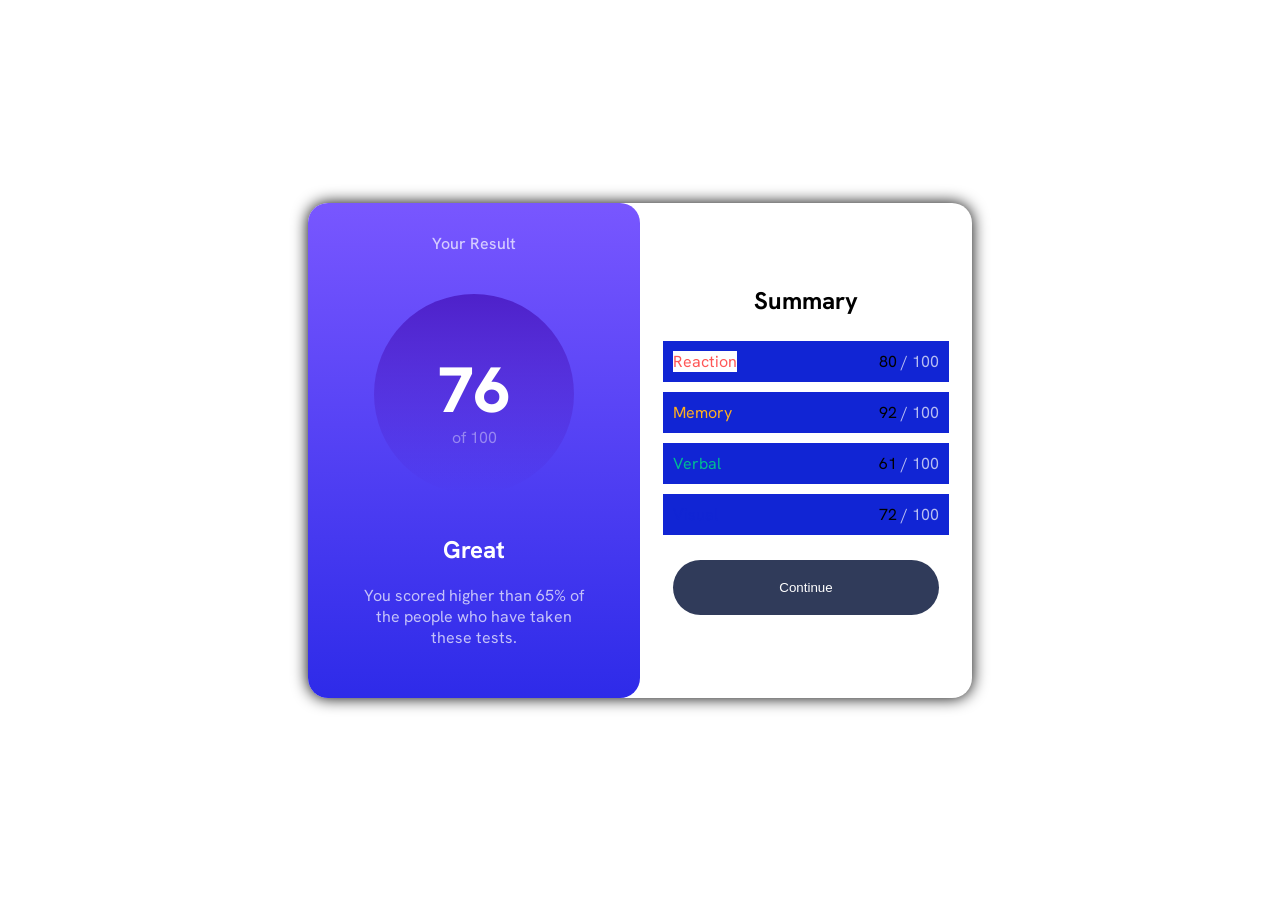
==== index.html @ 833253e0 "sacar de carpeta" ====
<!DOCTYPE html>
<html lang="en">
<head>
  <meta charset="UTF-8">
  <meta name="viewport" content="width=device-width, initial-scale=1.0"> <!-- displays site properly based on user's device -->
  <link rel="stylesheet" href="./css/main.css">
  <link rel="icon" type="image/png" sizes="32x32" href="./assets/images/favicon-32x32.png">
  
  <title>Frontend Mentor | Results summary component</title>

  <!-- Feel free to remove these styles or customise in your own stylesheet 👍 -->
  <style>
    .attribution { font-size: 11px; text-align: center; }
    .attribution a { color: hsl(228, 45%, 44%); }
  </style>
</head>
<body>
  <div class="container">
    <div class="result">
      <p class="fw5 light-transp">
        Your Result
      </p> 
      <div class="circle">
        <p class="main-num fw8">
          76
        </p>
        <p class="transp">
          of 100
        </p> 
      </div>
      <p class="great fw7">
        Great
      </p> 
      <p class="scored-text light-transp">
        You scored higher than 65% of the people who have taken these tests.
      </p>
    </div>
    <div class="summary">
  
      <h2>
        Summary
      </h2>
      <div id="first" class="part">
        <div class="text">Reaction</div>
        <div class="percent">80 <span class="light-transp">/ 100</span></div>
      </div>
      <div id="second" class="part">
        <div class="text">Memory</div>
        <div class="percent">92 <span class="light-transp">/ 100</span></div>
      </div>
      <div id="third" class="part">
        <div class="text">Verbal</div>
        <div class="percent">61 <span class="light-transp">/ 100</span></div>
      </div>
      <div id="fourth" class="part">
        <div class="text">Visual</div>
        <div class="percent">72 <span class="light-transp">/ 100</span></div>
      </div> 
      
      <button>
        Continue
      </button>
    </div>
  </div>
</body>
</html>
---- css/main.css ----
:root{
    --teal: hsl(166, 100%, 37%);
    --blue: hsl(234, 85%, 45%);
    --yellow: hsl(39, 100%, 56%);
    --red: hsl(0, 100%, 67%);
}

html{
    height: 100%;
}

body{
    margin: 0px;
    padding: 0px;
    width: 100%;
    height: auto;
    display: flex;
    justify-content: center;
    align-items: center;
    width: 100vw;
    height: 100vh;
}

.container{
   
    font-family:'mainFont';
    display: flex;
    flex-direction: row;
    justify-content: center;
    align-items: center;
    border-radius: 20px;
    box-shadow:0 0em 1em black;

}

.result{
    display: flex;
    flex-direction: column;
    justify-content: center;
    align-items: center;
    width: 50%;
    background:linear-gradient(hsl(252, 100%, 67%), hsl(241, 81%, 54%));
    border-radius: 20px;
    color: white;
    padding: 30px 0px;
    max-width: 50%;
}

.result>p{
    margin: 0px;
}

.summary{
    display: flex;
    justify-content: center;
    align-items: center;
    flex-direction: column;
    width: 50%;
}

.scored-text{
    text-align: center;
    padding: 20px 0px;
    max-width: 70%;
}

.main-num{
    font-size: 4rem;
    margin: 0px;
    margin-bottom: -20px;
    margin-top: 25px;
}

.great{
    font-size: 1.5rem;
}

.circle{
    background-color: red;
    background:linear-gradient(hsla(256, 72%, 46%, 1), hsla(241, 72%, 46%, 0));
    border-radius: 50%;
    width:200px;
    height: 200px;
    display: flex;
    justify-content: center;
    align-items: center;
    flex-direction: column;
    margin: 40px;
}

.part{
    display: flex;
    justify-content: space-between;
    width: 80%;
    padding: 10px;
    margin: 5px;
    background-color: var(--blue);
}
.part>span{
    color: white;
}

.light-transp{
    color: hsla(0, 0%, 100%, 0.7);
}

.transp{
    color: hsla(0, 0%, 100%, 0.4);
}

#first>.text{
    color: var(--red);
    background-color: #fff;
}
#second>.text{
    color: var(--yellow);
}
#third>.text{
    color: var(--teal);
}
#fourth>.text{
    color: var(--blue);   
}

.fw5{font-weight: 500;}
.fw7{font-weight: 700;}
.fw8{font-weight: 800;}

button{
    padding: 20px;
    width: 80%;
    border-radius: 30px;
    margin: 20px 0px;
    background: hsl(224, 30%, 27%);
    color: white;
    border: none;
}

button:hover{
    background:linear-gradient(hsl(252, 100%, 67%), hsl(241, 81%, 54%));
    cursor: pointer;
}

@font-face{
    src: url(../fonts/Hanken_Grotesk/HankenGrotesk-VariableFont_wght.ttf);
    font-family: 'mainFont';
}

@media (max-width:375px){
    .container{
        flex-direction: column;
    }
}
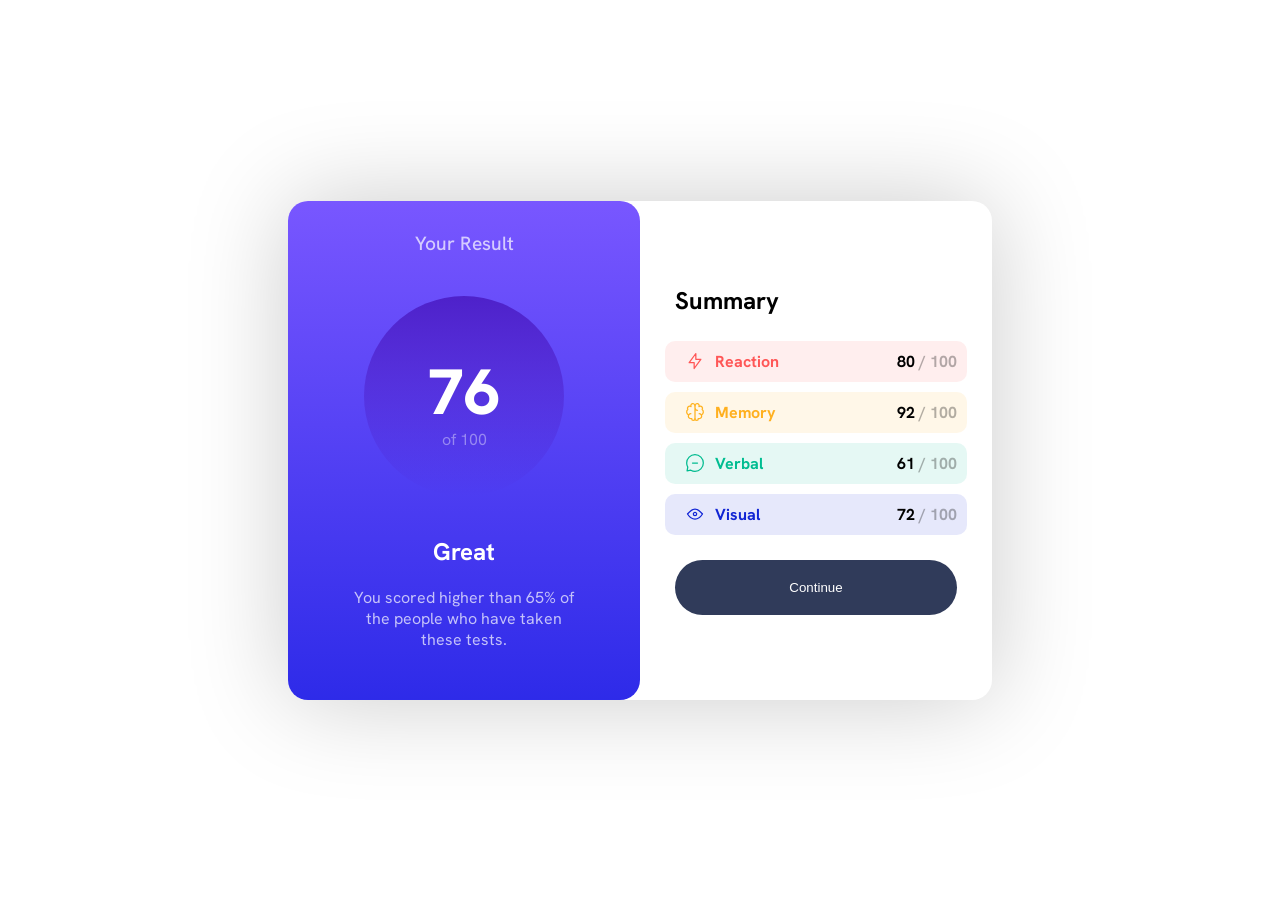
==== commit 7076a5ef: "last commit" ====
--- a/index.html
+++ b/index.html
@@ -17,7 +17,7 @@
 <body>
   <div class="container">
     <div class="result">
-      <p class="fw5 light-transp">
+      <p class="fw5 light-transp your-result">
         Your Result
       </p> 
       <div class="circle">
@@ -41,20 +41,32 @@
         Summary
       </h2>
       <div id="first" class="part">
-        <div class="text">Reaction</div>
-        <div class="percent">80 <span class="light-transp">/ 100</span></div>
+        <div class="lefty">
+          <svg xmlns="http://www.w3.org/2000/svg" width="20" height="20" fill="none" viewBox="0 0 20 20"><path stroke="#F55" stroke-linecap="round" stroke-linejoin="round" stroke-width="1.25" d="M10.833 8.333V2.5l-6.666 9.167h5V17.5l6.666-9.167h-5Z"/></svg>
+          <div class="text fw7">Reaction</div>
+        </div>
+        <div class="percent fw7">80 <span class="light-transp">/ 100</span></div>
       </div>
       <div id="second" class="part">
-        <div class="text">Memory</div>
-        <div class="percent">92 <span class="light-transp">/ 100</span></div>
+        <div class="lefty">
+          <svg xmlns="http://www.w3.org/2000/svg" width="20" height="20" fill="none" viewBox="0 0 20 20"><path stroke="#FFB21E" stroke-linecap="round" stroke-linejoin="round" stroke-width="1.25" d="M5.833 11.667a2.5 2.5 0 1 0 .834 4.858"/><path stroke="#FFB21E" stroke-linecap="round" stroke-linejoin="round" stroke-width="1.25" d="M3.553 13.004a3.333 3.333 0 0 1-.728-5.53m.025-.067a2.083 2.083 0 0 1 2.983-2.824m.199.054A2.083 2.083 0 1 1 10 3.75v12.917a1.667 1.667 0 0 1-3.333 0M10 5.833a2.5 2.5 0 0 0 2.5 2.5m1.667 3.334a2.5 2.5 0 1 1-.834 4.858"/><path stroke="#FFB21E" stroke-linecap="round" stroke-linejoin="round" stroke-width="1.25" d="M16.447 13.004a3.334 3.334 0 0 0 .728-5.53m-.025-.067a2.083 2.083 0 0 0-2.983-2.824M10 3.75a2.085 2.085 0 0 1 2.538-2.033 2.084 2.084 0 0 1 1.43 2.92m-.635 12.03a1.667 1.667 0 0 1-3.333 0"/></svg>
+          <div class="text fw7">Memory</div>
+        </div>
+        <div class="percent fw7">92 <span class="light-transp">/ 100</span></div>
       </div>
       <div id="third" class="part">
-        <div class="text">Verbal</div>
-        <div class="percent">61 <span class="light-transp">/ 100</span></div>
+        <div class="lefty">
+          <svg xmlns="http://www.w3.org/2000/svg" width="20" height="20" fill="none" viewBox="0 0 20 20"><path stroke="#00BB8F" stroke-linecap="round" stroke-linejoin="round" stroke-width="1.25" d="M7.5 10h5M10 18.333A8.333 8.333 0 1 0 1.667 10c0 1.518.406 2.942 1.115 4.167l-.699 3.75 3.75-.699A8.295 8.295 0 0 0 10 18.333Z"/></svg>
+          <div class="text fw7">Verbal</div>
+        </div>
+        <div class="percent fw7">61 <span class="light-transp">/ 100</span></div>
       </div>
       <div id="fourth" class="part">
-        <div class="text">Visual</div>
-        <div class="percent">72 <span class="light-transp">/ 100</span></div>
+        <div class="lefty">
+          <svg xmlns="http://www.w3.org/2000/svg" width="20" height="20" fill="none" viewBox="0 0 20 20"><path stroke="#1125D6" stroke-linecap="round" stroke-linejoin="round" stroke-width="1.25" d="M10 11.667a1.667 1.667 0 1 0 0-3.334 1.667 1.667 0 0 0 0 3.334Z"/><path stroke="#1125D6" stroke-linecap="round" stroke-linejoin="round" stroke-width="1.25" d="M17.5 10c-1.574 2.492-4.402 5-7.5 5s-5.926-2.508-7.5-5C4.416 7.632 6.66 5 10 5s5.584 2.632 7.5 5Z"/></svg>        
+          <div class="text fw7">Visual</div>
+        </div>
+        <div class="percent fw7">72 <span class="light-transp">/ 100</span></div>
       </div> 
       
       <button>
--- a/css/main.css
+++ b/css/main.css
@@ -3,10 +3,18 @@
     --blue: hsl(234, 85%, 45%);
     --yellow: hsl(39, 100%, 56%);
     --red: hsl(0, 100%, 67%);
+    --bg-teal: hsla(166, 100%, 37%, 0.1);
+    --bg-blue: hsla(234, 85%, 45%, 0.1);
+    --bg-yellow:hsla(39, 100%, 56%, 0.1);
+    --bg-red:hsla(0, 100%, 67%, 0.1);
 }
 
 html{
     height: 100%;
+}
+
+.lefty{
+    display: flex;
 }
 
 body{
@@ -29,7 +37,7 @@
     justify-content: center;
     align-items: center;
     border-radius: 20px;
-    box-shadow:0 0em 1em black;
+    box-shadow:0 0px 100px rgb(203, 203, 203);
 
 }
 
@@ -50,6 +58,10 @@
     margin: 0px;
 }
 
+.your-result{
+    font-size: 1.2rem;
+}
+
 .summary{
     display: flex;
     justify-content: center;
@@ -61,7 +73,7 @@
 .scored-text{
     text-align: center;
     padding: 20px 0px;
-    max-width: 70%;
+    max-width: 65%;
 }
 
 .main-num{
@@ -94,10 +106,7 @@
     width: 80%;
     padding: 10px;
     margin: 5px;
-    background-color: var(--blue);
-}
-.part>span{
-    color: white;
+    border-radius: 10px;
 }
 
 .light-transp{
@@ -108,23 +117,34 @@
     color: hsla(0, 0%, 100%, 0.4);
 }
 
-#first>.text{
+#first{
     color: var(--red);
-    background-color: #fff;
+    background-color: var(--bg-red);
 }
-#second>.text{
+#second{
     color: var(--yellow);
+    background-color: var(--bg-yellow);
 }
-#third>.text{
+#third{
     color: var(--teal);
+    background-color: var(--bg-teal);
 }
-#fourth>.text{
-    color: var(--blue);   
+#fourth{
+    color: var(--blue);
+    background-color: var(--bg-blue);
 }
 
 .fw5{font-weight: 500;}
 .fw7{font-weight: 700;}
 .fw8{font-weight: 800;}
+
+.percent{
+    color: black;
+}
+
+.percent>span{
+
+}
 
 button{
     padding: 20px;
@@ -142,7 +162,7 @@
 }
 
 @font-face{
-    src: url(../fonts/Hanken_Grotesk/HankenGrotesk-VariableFont_wght.ttf);
+    src: url(../assets/fonts/HankenGrotesk-VariableFont_wght.ttf);
     font-family: 'mainFont';
 }
 
@@ -150,4 +170,16 @@
     .container{
         flex-direction: column;
     }
+}
+
+svg{
+    margin: 0px 10px;
+}
+
+span{
+    color: hsla(0, 0%, 0%, 0.3)!important;
+}
+
+h2{
+    width: 80%;
 }
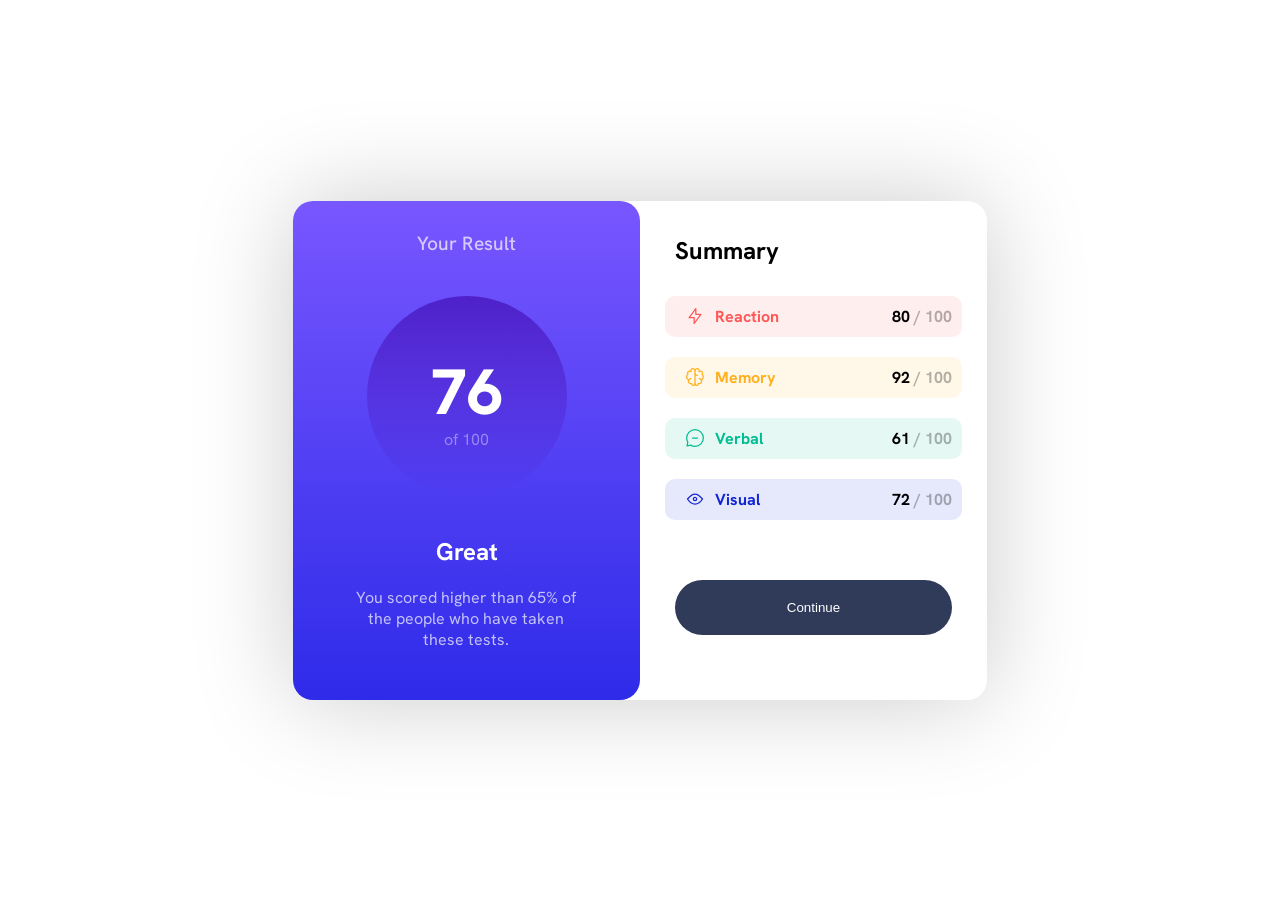
==== commit 1ddf3926: "responsive commit" ====
--- a/index.html
+++ b/index.html
@@ -68,7 +68,6 @@
         </div>
         <div class="percent fw7">72 <span class="light-transp">/ 100</span></div>
       </div> 
-      
       <button>
         Continue
       </button>
--- a/css/main.css
+++ b/css/main.css
@@ -8,7 +8,6 @@
     --bg-yellow:hsla(39, 100%, 56%, 0.1);
     --bg-red:hsla(0, 100%, 67%, 0.1);
 }
-
 html{
     height: 100%;
 }
@@ -70,6 +69,10 @@
     width: 50%;
 }
 
+.summary>div{
+    margin: 10px 0px;
+}
+
 .scored-text{
     text-align: center;
     padding: 20px 0px;
@@ -150,7 +153,7 @@
     padding: 20px;
     width: 80%;
     border-radius: 30px;
-    margin: 20px 0px;
+    margin-top: 50px;
     background: hsl(224, 30%, 27%);
     color: white;
     border: none;
@@ -166,11 +169,6 @@
     font-family: 'mainFont';
 }
 
-@media (max-width:375px){
-    .container{
-        flex-direction: column;
-    }
-}
 
 svg{
     margin: 0px 10px;
@@ -182,4 +180,58 @@
 
 h2{
     width: 80%;
+    margin-top: -30px;
+}
+
+@media (max-width: 755px) {
+    .container{
+        display: flex;
+        flex-direction: column;
+        height: max-content;
+        border-radius: 0px;
+    }
+
+    .result{
+        max-width: 100vw;
+        width: calc(100vw - 80px);
+        margin-top:-1px;
+        border-radius: 0px 0px 20px 20px;
+        min-height: 40vh;
+        padding: 40px;
+        height: 40%;
+    }
+
+    .summary{
+        width: 100%;
+        padding: 0px;
+        height: 60%;
+    }
+
+    .circle{
+        height: 125px;
+        width: 125px;
+        margin: 20px;
+    }
+
+    .main-num{
+        font-size: 3.5rem;
+    }
+
+    h2{
+        margin: 0px;
+    }
+
+    .scored-text{
+        padding: 0px;
+    }
+    
+    button{
+        margin: 0px;
+    }
+
+    h2{
+        
+        font-size: 1.5rem;
+        padding-top: 10px;
+    }
 }
